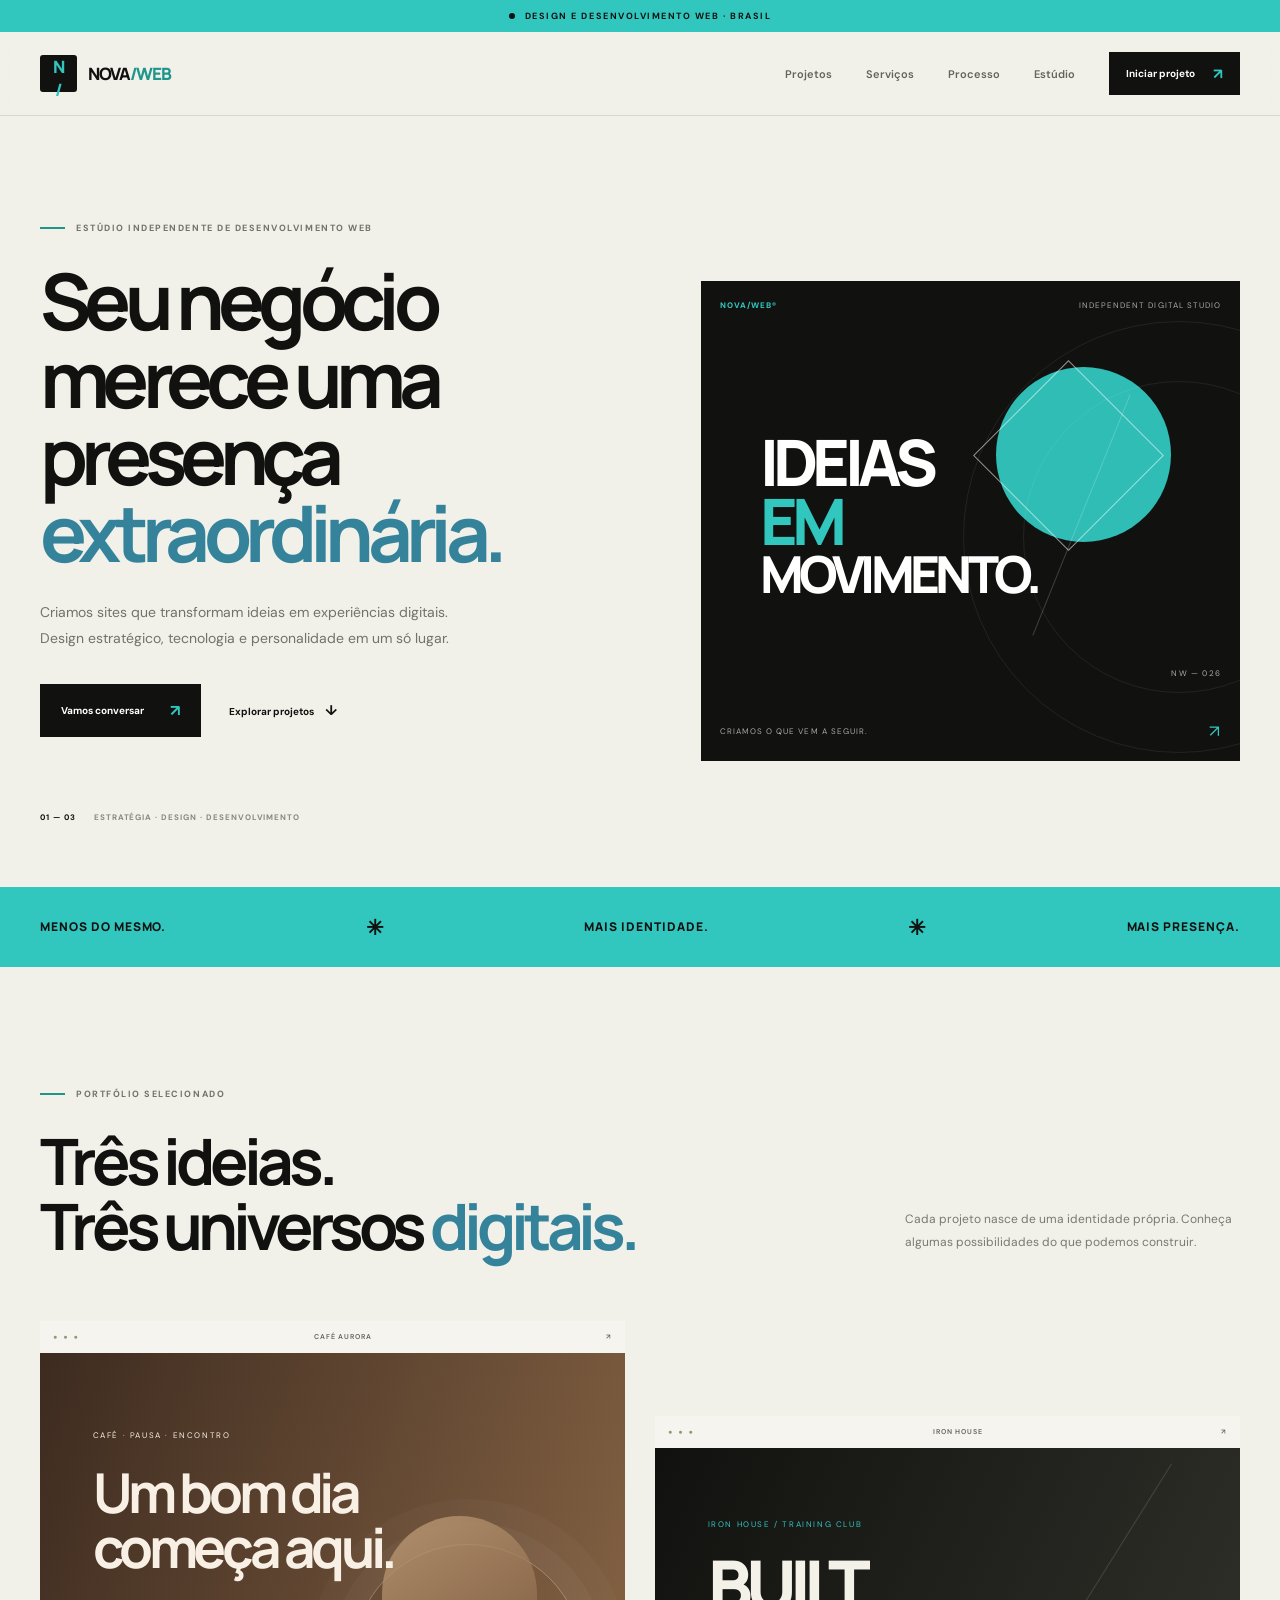
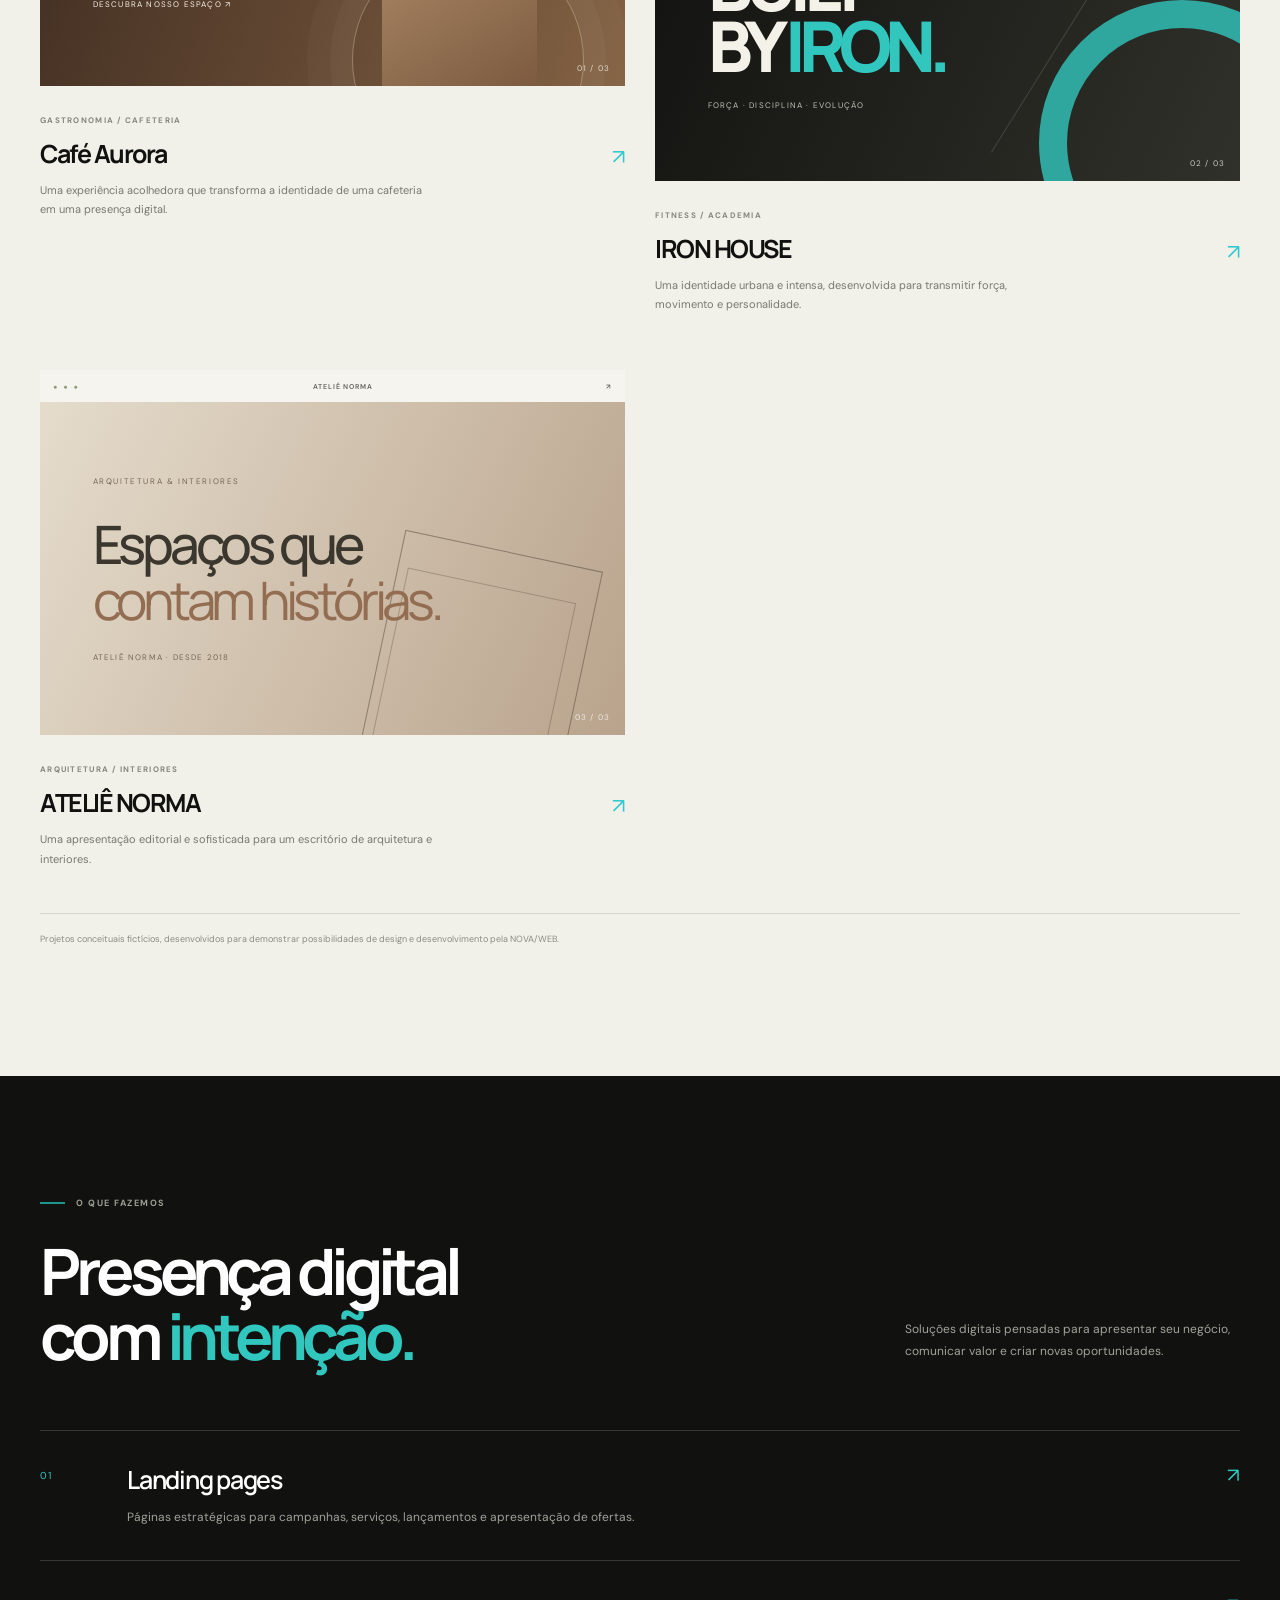
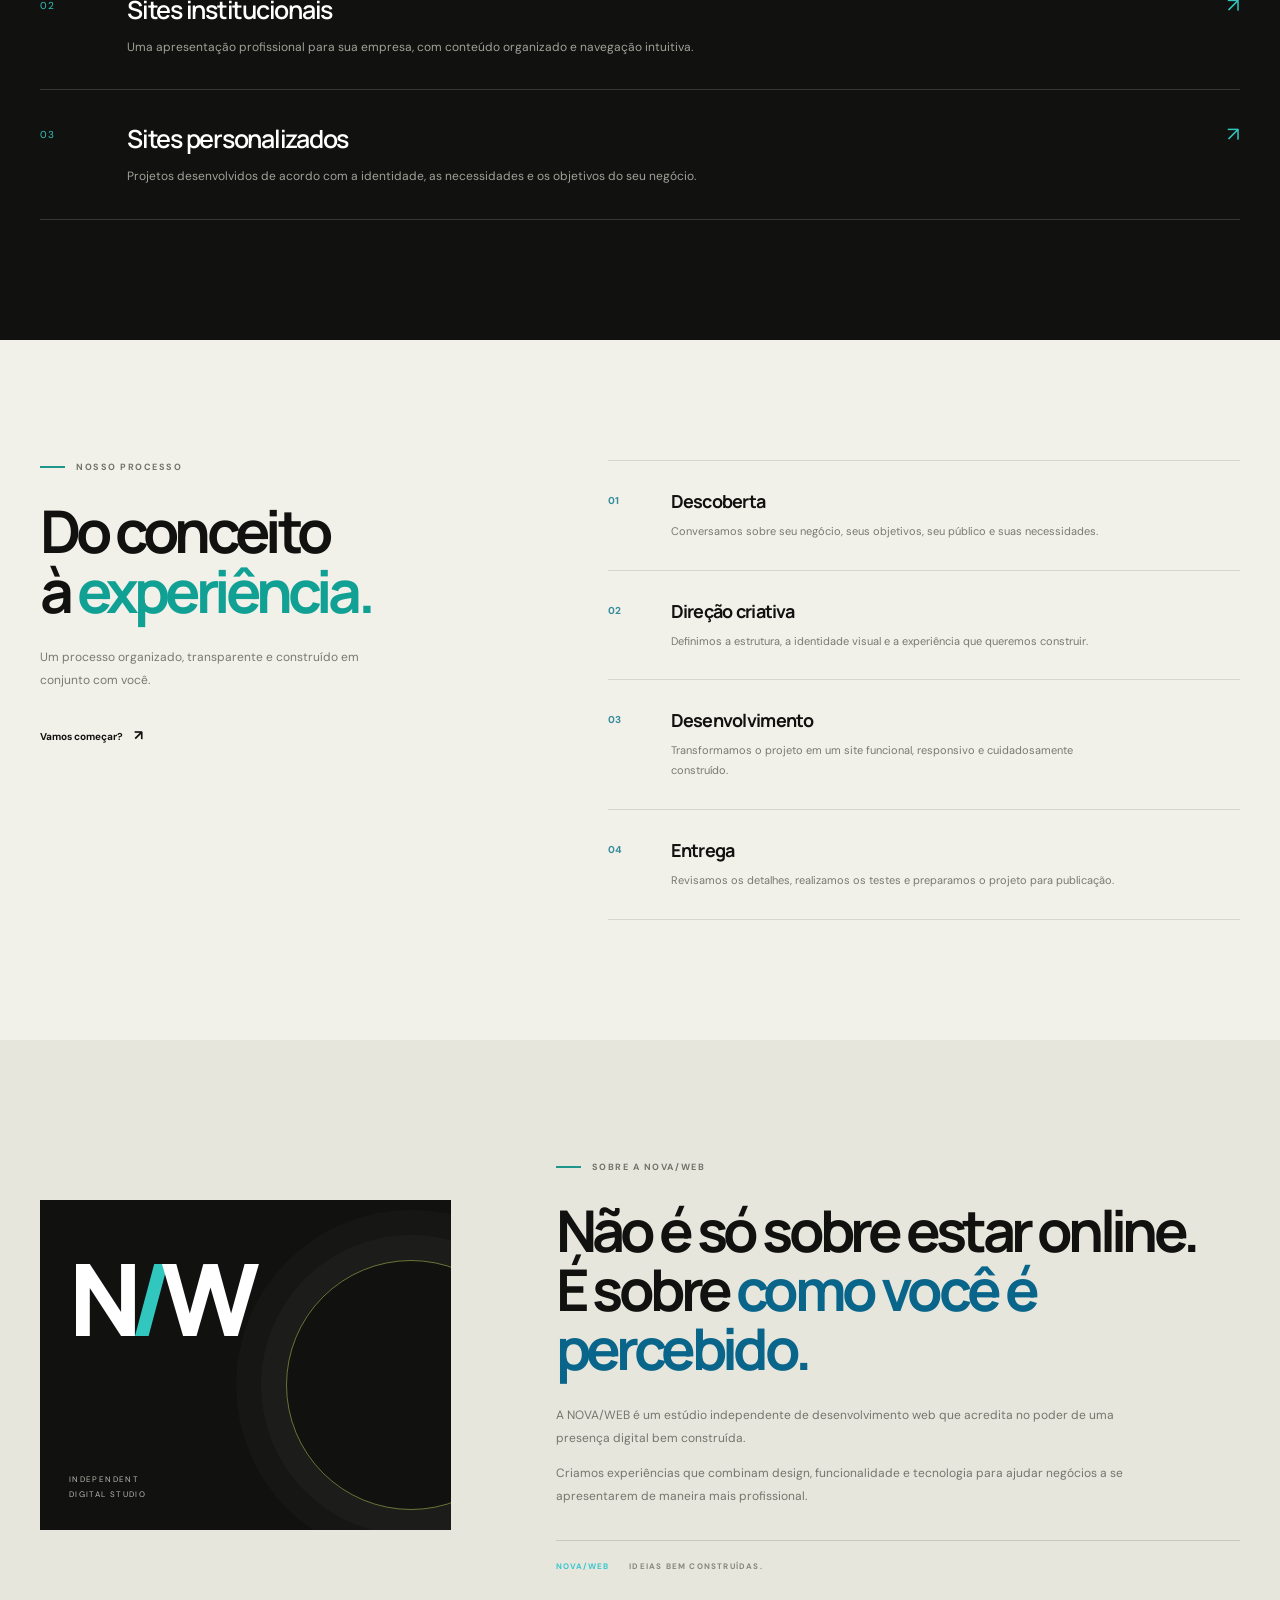
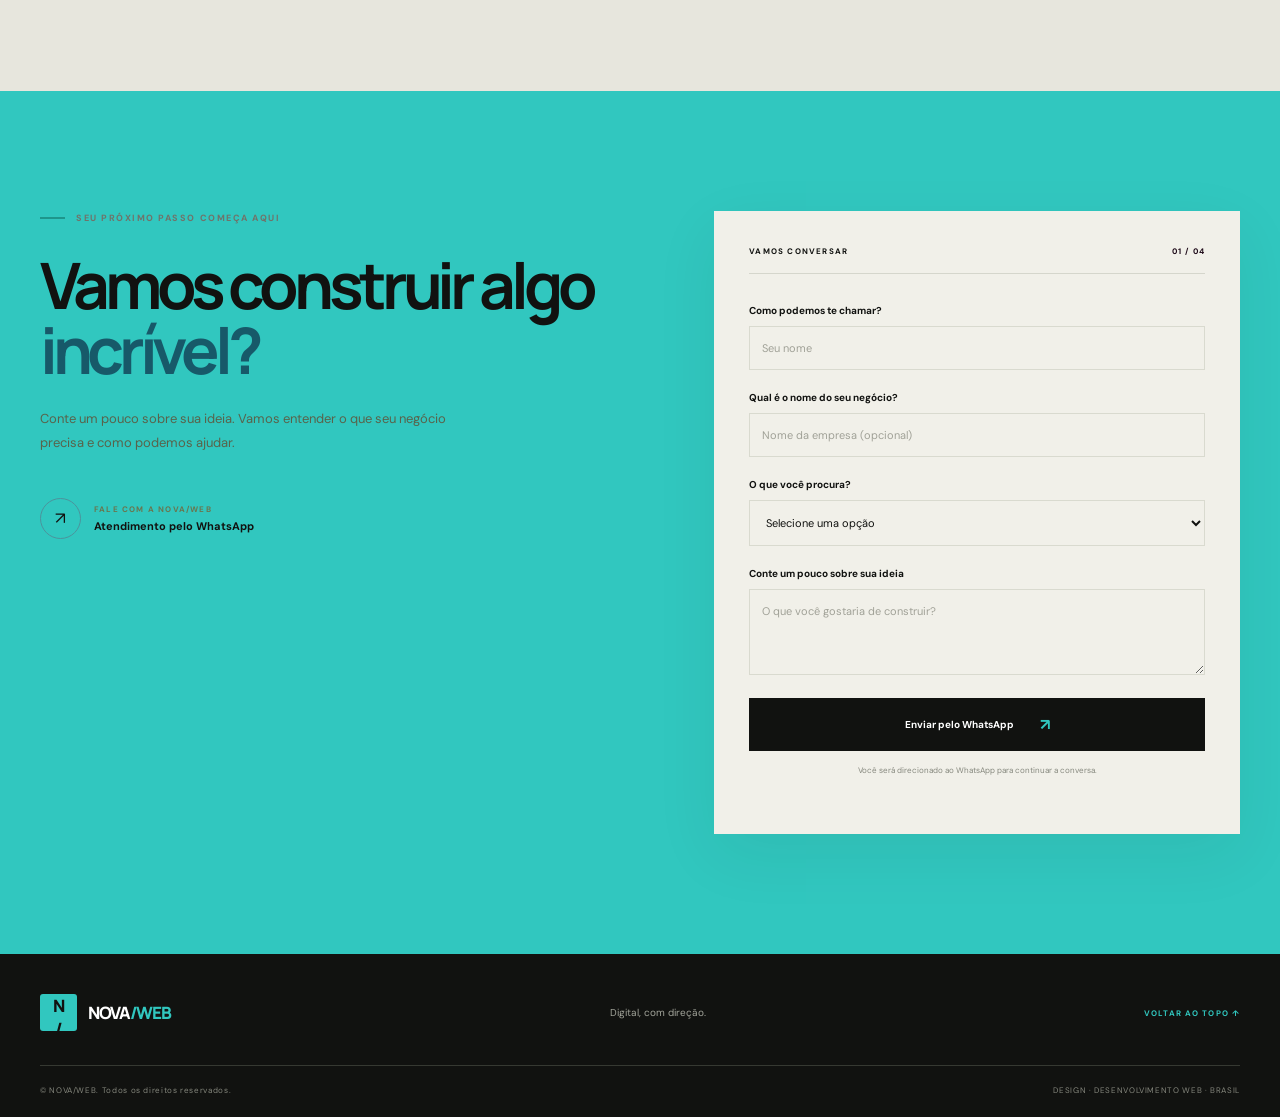
==== index.html @ 7d2cb2a3 "first commit" ====
<!doctype html>
<html lang="pt-BR">
<head>
  <meta charset="utf-8">
  <meta name="viewport" content="width=device-width, initial-scale=1">

  <meta name="description" content="A NOVA/WEB cria sites estratégicos, modernos e personalizados para negócios que querem construir uma presença digital forte.">

  <meta name="theme-color" content="#111111">

  <title>NOVA/WEB — Digital, com direção.</title>

  <link rel="preconnect" href="https://fonts.googleapis.com">
  <link rel="preconnect" href="https://fonts.gstatic.com" crossorigin>

  <link href="https://fonts.googleapis.com/css2?family=DM+Sans:wght@400;500;600;700&family=Manrope:wght@400;500;600;700;800&display=swap" rel="stylesheet">

  <link rel="stylesheet" href="styles.css">
  <script src="script.js" defer></script>
</head>

<body>

  <div class="announcement">
    <span class="announcement-dot"></span>
    DESIGN E DESENVOLVIMENTO WEB · BRASIL
  </div>

  <header class="site-header" id="topo">
    <div class="container nav-wrap">

      <a class="brand" href="#topo" aria-label="NOVA WEB - início">
        <span class="brand-mark">N<span>/</span></span>
        <span class="brand-name">NOVA<span>/WEB</span></span>
      </a>

      <button class="menu-toggle" aria-label="Abrir menu" aria-expanded="false" aria-controls="main-nav">
        <span></span>
        <span></span>
      </button>

      <nav class="main-nav" id="main-nav" aria-label="Navegação principal">
        <a href="#projetos">Projetos</a>
        <a href="#servicos">Serviços</a>
        <a href="#processo">Processo</a>
        <a href="#sobre">Estúdio</a>
        <a class="nav-cta" href="#contato">Iniciar projeto <span>↗</span></a>
      </nav>

    </div>
  </header>

  <main>

    <!-- HERO -->

    <section class="hero section-pad">
      <div class="container hero-grid">

        <div class="hero-copy reveal">

          <p class="eyebrow">
            <span class="eyebrow-line"></span>
            ESTÚDIO INDEPENDENTE DE DESENVOLVIMENTO WEB
          </p>

          <h1>
            Seu negócio merece uma presença <em>extraordinária.</em>
          </h1>

          <p class="hero-text">
            Criamos sites que transformam ideias em experiências digitais.
            Design estratégico, tecnologia e personalidade em um só lugar.
          </p>

          <div class="hero-actions">
            <a class="button button-primary" href="#contato">
              Vamos conversar <span>↗</span>
            </a>

            <a class="text-link" href="#projetos">
              Explorar projetos <span>↓</span>
            </a>
          </div>

          <div class="hero-caption">
            <span class="caption-number">01 — 03</span>
            <span>ESTRATÉGIA · DESIGN · DESENVOLVIMENTO</span>
          </div>

        </div>

        <div class="hero-visual reveal">

          <div class="hero-visual-top">
            <span>NOVA/WEB®</span>
            <span>INDEPENDENT DIGITAL STUDIO</span>
          </div>

          <div class="hero-art">
            <div class="art-circle"></div>
            <div class="art-square"></div>
            <div class="art-line"></div>

            <span class="art-word art-word-one">IDEIAS</span>
            <span class="art-word art-word-two">EM</span>
            <span class="art-word art-word-three">MOVIMENTO.</span>

            <span class="art-index">NW — 026</span>
          </div>

          <div class="hero-visual-bottom">
            <span>CRIAMOS O QUE VEM A SEGUIR.</span>
            <span>↗</span>
          </div>

        </div>

      </div>
    </section>

    <!-- FAIXA -->

    <section class="marquee-section">
      <div class="container marquee-inner">
        <span>MENOS DO MESMO.</span>
        <span class="marquee-star">✳</span>
        <span>MAIS IDENTIDADE.</span>
        <span class="marquee-star">✳</span>
        <span>MAIS PRESENÇA.</span>
      </div>
    </section>

    <!-- PROJETOS -->

    <section class="projects section-pad" id="projetos">
      <div class="container">

        <div class="section-heading reveal">
          <div>
            <p class="eyebrow">
              <span class="eyebrow-line"></span>
              PORTFÓLIO SELECIONADO
            </p>

            <h2>Três ideias.<br>Três universos <em>digitais.</em></h2>
          </div>

          <p class="section-intro">
            Cada projeto nasce de uma identidade própria.
            Conheça algumas possibilidades do que podemos construir.
          </p>
        </div>

        <div class="project-grid">

          <article class="project-card project-cafe reveal">

            <a class="project-image image-cafe"
               href="projetos/cafeteria/index.html"
               target="_blank"
               rel="noopener"
               aria-label="Conhecer projeto Café Aurora">

              <div class="browser-bar">
                <span>● ● ●</span>
                <span>CAFÉ AURORA</span>
                <span>↗</span>
              </div>

              <div class="cafe-preview">
                <small>CAFÉ · PAUSA · ENCONTRO</small>
                <strong>Um bom dia<br>começa aqui.</strong>
                <span>DESCUBRA NOSSO ESPAÇO ↗</span>
              </div>

              <span class="image-label">01 / 03</span>
            </a>

            <div class="project-meta">
              <div>
                <span class="project-type">GASTRONOMIA / CAFETERIA</span>
                <h3>Café Aurora</h3>
              </div>
              <span class="project-arrow">↗</span>
            </div>

            <p class="project-description">
              Uma experiência acolhedora que transforma a identidade
              de uma cafeteria em uma presença digital.
            </p>

          </article>

          <article class="project-card project-iron reveal">

            <a class="project-image image-iron"
               href="projetos/academia/index.html"
               target="_blank"
               rel="noopener"
               aria-label="Conhecer projeto IRON HOUSE">

              <div class="browser-bar">
                <span>● ● ●</span>
                <span>IRON HOUSE</span>
                <span>↗</span>
              </div>

              <div class="iron-preview">
                <small>IRON HOUSE / TRAINING CLUB</small>
                <strong>BUILT<br>BY <i>IRON.</i></strong>
                <span>FORÇA · DISCIPLINA · EVOLUÇÃO</span>
              </div>

              <span class="image-label">02 / 03</span>
            </a>

            <div class="project-meta">
              <div>
                <span class="project-type">FITNESS / ACADEMIA</span>
                <h3>IRON HOUSE</h3>
              </div>
              <span class="project-arrow">↗</span>
            </div>

            <p class="project-description">
              Uma identidade urbana e intensa, desenvolvida para
              transmitir força, movimento e personalidade.
            </p>

          </article>

          <article class="project-card project-norma reveal">

            <a class="project-image image-norma"
               href="projetos/arquitetura/index.html"
               target="_blank"
               rel="noopener"
               aria-label="Conhecer projeto ATELIÊ NORMA">

              <div class="browser-bar">
                <span>● ● ●</span>
                <span>ATELIÊ NORMA</span>
                <span>↗</span>
              </div>

              <div class="norma-preview">
                <small>ARQUITETURA & INTERIORES</small>
                <strong>Espaços que<br><i>contam histórias.</i></strong>
                <span>ATELIÊ NORMA · DESDE 2018</span>
              </div>

              <span class="image-label">03 / 03</span>
            </a>

            <div class="project-meta">
              <div>
                <span class="project-type">ARQUITETURA / INTERIORES</span>
                <h3>ATELIÊ NORMA</h3>
              </div>
              <span class="project-arrow">↗</span>
            </div>

            <p class="project-description">
              Uma apresentação editorial e sofisticada para um
              escritório de arquitetura e interiores.
            </p>

          </article>

        </div>

        <p class="demo-disclaimer">
          Projetos conceituais fictícios, desenvolvidos para demonstrar
          possibilidades de design e desenvolvimento pela NOVA/WEB.
        </p>

      </div>
    </section>

    <!-- SERVIÇOS -->

    <section class="services section-pad" id="servicos">
      <div class="container">

        <div class="section-heading section-heading-light reveal">
          <div>
            <p class="eyebrow">
              <span class="eyebrow-line"></span>
              O QUE FAZEMOS
            </p>

            <h2>Presença digital<br>com <em>intenção.</em></h2>
          </div>

          <p class="section-intro">
            Soluções digitais pensadas para apresentar seu negócio,
            comunicar valor e criar novas oportunidades.
          </p>
        </div>

        <div class="service-list">

          <article class="service-item reveal">
            <span class="service-number">01</span>
            <div>
              <h3>Landing pages</h3>
              <p>
                Páginas estratégicas para campanhas, serviços,
                lançamentos e apresentação de ofertas.
              </p>
            </div>
            <span class="service-symbol">↗</span>
          </article>

          <article class="service-item reveal">
            <span class="service-number">02</span>
            <div>
              <h3>Sites institucionais</h3>
              <p>
                Uma apresentação profissional para sua empresa,
                com conteúdo organizado e navegação intuitiva.
              </p>
            </div>
            <span class="service-symbol">↗</span>
          </article>

          <article class="service-item reveal">
            <span class="service-number">03</span>
            <div>
              <h3>Sites personalizados</h3>
              <p>
                Projetos desenvolvidos de acordo com a identidade,
                as necessidades e os objetivos do seu negócio.
              </p>
            </div>
            <span class="service-symbol">↗</span>
          </article>

        </div>
      </div>
    </section>

    <!-- PROCESSO -->

    <section class="process section-pad" id="processo">
      <div class="container process-grid">

        <div class="process-heading reveal">
          <p class="eyebrow">
            <span class="eyebrow-line"></span>
            NOSSO PROCESSO
          </p>

          <h2>Do conceito<br>à <em>experiência.</em></h2>

          <p>
            Um processo organizado, transparente e construído
            em conjunto com você.
          </p>

          <a class="text-link" href="#contato">
            Vamos começar? <span>↗</span>
          </a>
        </div>

        <div class="steps">

          <article class="step reveal">
            <span>01</span>
            <div>
              <h3>Descoberta</h3>
              <p>
                Conversamos sobre seu negócio, seus objetivos,
                seu público e suas necessidades.
              </p>
            </div>
          </article>

          <article class="step reveal">
            <span>02</span>
            <div>
              <h3>Direção criativa</h3>
              <p>
                Definimos a estrutura, a identidade visual
                e a experiência que queremos construir.
              </p>
            </div>
          </article>

          <article class="step reveal">
            <span>03</span>
            <div>
              <h3>Desenvolvimento</h3>
              <p>
                Transformamos o projeto em um site funcional,
                responsivo e cuidadosamente construído.
              </p>
            </div>
          </article>

          <article class="step reveal">
            <span>04</span>
            <div>
              <h3>Entrega</h3>
              <p>
                Revisamos os detalhes, realizamos os testes
                e preparamos o projeto para publicação.
              </p>
            </div>
          </article>

        </div>
      </div>
    </section>

    <!-- SOBRE -->

    <section class="about section-pad" id="sobre">
      <div class="container about-grid">

        <div class="about-mark reveal">
          <span>N<span>/</span>W</span>
          <small>INDEPENDENT<br>DIGITAL STUDIO</small>
          <div class="about-mark-circle"></div>
        </div>

        <div class="about-copy reveal">

          <p class="eyebrow">
            <span class="eyebrow-line"></span>
            SOBRE A NOVA/WEB
          </p>

          <h2>
            Não é só sobre estar online. É sobre <em>como você é percebido.</em>
          </h2>

          <p>
            A NOVA/WEB é um estúdio independente de desenvolvimento web
            que acredita no poder de uma presença digital bem construída.
          </p>

          <p>
            Criamos experiências que combinam design, funcionalidade
            e tecnologia para ajudar negócios a se apresentarem
            de maneira mais profissional.
          </p>

          <div class="about-signature">
            <span>NOVA/WEB</span>
            <span>IDEIAS BEM CONSTRUÍDAS.</span>
          </div>

        </div>
      </div>
    </section>

    <!-- CONTATO -->

    <section class="contact section-pad" id="contato">
      <div class="container contact-grid">

        <div class="contact-copy reveal">

          <p class="eyebrow">
            <span class="eyebrow-line"></span>
            SEU PRÓXIMO PASSO COMEÇA AQUI
          </p>

          <h2>
            Vamos construir algo <em>incrível?</em>
          </h2>

          <p>
            Conte um pouco sobre sua ideia. Vamos entender
            o que seu negócio precisa e como podemos ajudar.
          </p>

          <div class="contact-direct">
            <span class="direct-icon">↗</span>
            <div>
              <small>FALE COM A NOVA/WEB</small>
              <strong>Atendimento pelo WhatsApp</strong>
            </div>
          </div>

        </div>

        <form class="contact-form reveal" id="contact-form">

          <div class="form-heading">
            <span>VAMOS CONVERSAR</span>
            <span>01 / 04</span>
          </div>

          <label for="name">Como podemos te chamar?</label>
          <input
            id="name"
            name="name"
            type="text"
            placeholder="Seu nome"
            required
          >

          <label for="business">Qual é o nome do seu negócio?</label>
          <input
            id="business"
            name="business"
            type="text"
            placeholder="Nome da empresa (opcional)"
          >

          <label for="service">O que você procura?</label>
          <select id="service" name="service" required>
            <option value="">Selecione uma opção</option>
            <option>Landing page</option>
            <option>Site institucional</option>
            <option>Site personalizado</option>
            <option>Ainda não sei, quero conversar</option>
          </select>

          <label for="message">Conte um pouco sobre sua ideia</label>
          <textarea
            id="message"
            name="message"
            rows="4"
            placeholder="O que você gostaria de construir?"
          ></textarea>

          <button class="button button-primary form-submit" type="submit">
            Enviar pelo WhatsApp <span>↗</span>
          </button>

          <small class="form-note">
            Você será direcionado ao WhatsApp para continuar a conversa.
          </small>

          <p class="form-feedback" id="form-feedback" role="status" aria-live="polite"></p>

        </form>
      </div>
    </section>

  </main>

  <!-- RODAPÉ -->

  <footer class="site-footer">

    <div class="container footer-top">

      <a class="brand brand-footer" href="#topo">
        <span class="brand-mark">N<span>/</span></span>
        <span class="brand-name">NOVA<span>/WEB</span></span>
      </a>

      <p>Digital, com direção.</p>

      <a class="back-top" href="#topo">
        VOLTAR AO TOPO ↑
      </a>

    </div>

    <div class="container footer-bottom">
      <span>© <span id="year"></span> NOVA/WEB. Todos os direitos reservados.</span>
      <span>DESIGN · DESENVOLVIMENTO WEB · BRASIL</span>
    </div>

  </footer>

</body>
</html>
---- styles.css ----
@import url('https://fonts.googleapis.com/css2?family=DM+Sans:wght@400;500;600;700&family=Manrope:wght@400;500;600;700;800&display=swap');

/* ========================================
   NOVA/WEB — VISUAL IDENTITY
======================================== */

:root {
    --black: #111210;
    --black-soft: #191b18;
    --black-card: #20221e;
    --paper: #f1f0e9;
    --paper-dark: #e7e6dd;
    --white: #ffffff;
    --muted: #888b82;
    --line: #d5d6cc;
    --line-dark: #363932;
    --accent: #31c7bf;
    --accent-dark: #1e968c;

    --font-head: 'Manrope', sans-serif;
    --font-body: 'DM Sans', sans-serif;

    --container: 1200px;
}

/* ========================================
   RESET
======================================== */

* {
    box-sizing: border-box;
}

html {
    scroll-behavior: smooth;
    scroll-padding-top: 90px;
}

body {
    margin: 0;
    background: var(--paper);
    color: var(--black);
    font-family: var(--font-body);
    -webkit-font-smoothing: antialiased;
}

body,
button,
input,
select,
textarea {
    font-family: var(--font-body);
}

a {
    color: inherit;
    text-decoration: none;
}

button,
input,
select,
textarea {
    font: inherit;
}

button,
a {
    -webkit-tap-highlight-color: transparent;
}

img {
    display: block;
    max-width: 100%;
}

h1,
h2,
h3,
p {
    margin-top: 0;
}

h1,
h2,
h3 {
    font-family: var(--font-head);
}

.container {
    width: min(var(--container), calc(100% - 64px));
    margin-inline: auto;
}

.section-pad {
    padding: 120px 0;
}

/* ========================================
   AVISO SUPERIOR
======================================== */

.announcement {
    min-height: 32px;
    background: var(--accent);
    color: var(--black);
    display: flex;
    align-items: center;
    justify-content: center;
    gap: 10px;
    padding: 7px 15px;
    font-size: 9px;
    font-weight: 700;
    letter-spacing: .17em;
    text-align: center;
}

.announcement-dot {
    width: 6px;
    height: 6px;
    border-radius: 50%;
    background: var(--black);
    flex-shrink: 0;
}

/* ========================================
   HEADER
======================================== */

.site-header {
    height: 84px;
    position: sticky;
    top: 0;
    z-index: 50;
    background: rgba(241, 240, 233, .94);
    border-bottom: 1px solid rgba(17, 18, 16, .10);
    backdrop-filter: blur(18px);
    -webkit-backdrop-filter: blur(18px);
}

.nav-wrap {
    height: 100%;
    display: flex;
    align-items: center;
    justify-content: space-between;
}

.brand {
    display: inline-flex;
    align-items: center;
    gap: 11px;
    font-family: var(--font-head);
    font-weight: 800;
    letter-spacing: -.07em;
}

.brand-mark {
    width: 37px;
    height: 37px;
    display: grid;
    place-items: center;
    background: var(--black);
    color: var(--accent);
    font-size: 17px;
    border-radius: 3px;
}

.brand-mark span,
.brand-name span {
    color: var(--accent-dark);
}

.brand-mark span {
    color: var(--accent);
}

.brand-name {
    font-size: 17px;
}

.main-nav {
    display: flex;
    align-items: center;
    gap: 34px;
}

.main-nav > a:not(.nav-cta) {
    font-size: 11px;
    font-weight: 600;
    color: #62645d;
    transition: color .2s;
}

.main-nav > a:not(.nav-cta):hover {
    color: var(--black);
}

.nav-cta {
    min-height: 43px;
    padding: 0 17px;
    display: inline-flex;
    align-items: center;
    justify-content: center;
    gap: 18px;
    background: var(--black);
    color: var(--white);
    font-size: 10px;
    font-weight: 700;
    transition: background .2s, color .2s;
}

.nav-cta:hover {
    background: var(--accent);
    color: var(--black);
}

.nav-cta span {
    color: var(--accent);
    font-size: 15px;
}

.nav-cta:hover span {
    color: var(--black);
}

.menu-toggle {
    display: none;
}

/* ========================================
   HERO
======================================== */

.hero {
    padding-top: 105px;
    padding-bottom: 65px;
    background: var(--paper);
    overflow: hidden;
}

.hero-grid {
    display: grid;
    grid-template-columns: 1.05fr .95fr;
    align-items: center;
    gap: 65px;
    min-height: 510px;
}

.eyebrow {
    display: flex;
    align-items: center;
    gap: 11px;
    margin: 0 0 27px;
    color: #70736a;
    font-size: 9px;
    font-weight: 700;
    letter-spacing: .17em;
    line-height: 1.6;
}

.eyebrow-line {
    width: 25px;
    height: 2px;
    background: var(--accent-dark);
    flex-shrink: 0;
}

h1 {
    max-width: 660px;
    margin-bottom: 27px;
    font-size: clamp(49px, 6.1vw, 82px);
    font-weight: 700;
    line-height: .99;
    letter-spacing: -.085em;
}

h1 em,
h2 em {
    color: #35839b;
    font-style: normal;
}

.hero-text {
    max-width: 440px;
    margin-bottom: 32px;
    color: #70736b;
    font-size: 14px;
    line-height: 1.9;
}

.hero-actions {
    display: flex;
    align-items: center;
    flex-wrap: wrap;
    gap: 28px;
}

.button {
    min-height: 53px;
    padding: 0 21px;
    display: inline-flex;
    align-items: center;
    justify-content: center;
    gap: 26px;
    border: 0;
    cursor: pointer;
    font-size: 10px;
    font-weight: 700;
    transition: transform .2s, background .2s, color .2s;
}

.button:hover {
    transform: translateY(-3px);
}

.button-primary {
    background: var(--black);
    color: var(--white);
}

.button-primary:hover {
    background: var(--accent);
    color: var(--black);
}

.button-primary span {
    color: var(--accent);
    font-size: 16px;
}

.button-primary:hover span {
    color: var(--black);
}

.text-link {
    font-size: 10px;
    font-weight: 700;
    transition: color .2s;
}

.text-link:hover {
    color: #35839b;
}

.text-link span {
    margin-left: 9px;
    font-size: 14px;
}

.hero-caption {
    display: flex;
    align-items: center;
    gap: 18px;
    margin-top: 75px;
    color: #878980;
    font-size: 8px;
    font-weight: 700;
    letter-spacing: .12em;
}

.caption-number {
    color: var(--black);
}

/* ========================================
   HERO ARTWORK
======================================== */

.hero-visual {
    min-height: 480px;
    padding: 19px;
    position: relative;
    display: flex;
    flex-direction: column;
    justify-content: space-between;
    overflow: hidden;
    background: var(--black);
    color: var(--white);
}

.hero-visual::before {
    content: "";
    position: absolute;
    width: 430px;
    height: 430px;
    border: 1px solid #ffffff13;
    border-radius: 50%;
    right: -155px;
    top: 40px;
}

.hero-visual::after {
    content: "";
    position: absolute;
    width: 310px;
    height: 310px;
    border: 1px solid #ffffff13;
    border-radius: 50%;
    right: -95px;
    top: 100px;
}

.hero-visual-top,
.hero-visual-bottom {
    position: relative;
    z-index: 4;
    display: flex;
    justify-content: space-between;
    align-items: center;
    gap: 12px;
    color: #a8aaa1;
    font-size: 8px;
    letter-spacing: .13em;
}

.hero-visual-top span:first-child {
    color: var(--accent);
    font-weight: 800;
}

.hero-visual-bottom span:last-child {
    color: var(--accent);
    font-size: 17px;
}

.hero-art {
    position: relative;
    min-height: 340px;
    display: flex;
    flex-direction: column;
    justify-content: center;
    padding: 15px 8%;
}

.art-circle {
    position: absolute;
    width: 175px;
    height: 175px;
    right: 10%;
    top: 22px;
    border-radius: 50%;
    background: var(--accent);
    opacity: .95;
}

.art-square {
    position: absolute;
    width: 135px;
    height: 135px;
    right: 17%;
    top: 43px;
    border: 1px solid #ffffff8a;
    transform: rotate(45deg);
}

.art-line {
    position: absolute;
    width: 1px;
    height: 260px;
    background: #ffffff30;
    left: 72%;
    top: 40px;
    transform: rotate(22deg);
}

.art-word {
    position: relative;
    z-index: 2;
    font-family: var(--font-head);
    font-size: clamp(40px, 5vw, 65px);
    font-weight: 800;
    line-height: .92;
    letter-spacing: -.09em;
}

.art-word-one {
    color: var(--white);
}

.art-word-two {
    color: var(--accent);
}

.art-word-three {
    color: var(--white);
    font-size: clamp(31px, 4vw, 51px);
}

.art-index {
    position: absolute;
    bottom: 7px;
    right: 0;
    color: #a8aaa1;
    font-size: 8px;
    letter-spacing: .15em;
}

/* ========================================
   MARQUEE
======================================== */

.marquee-section {
    background: var(--accent);
    color: var(--black);
    overflow: hidden;
}

.marquee-inner {
    min-height: 80px;
    display: flex;
    align-items: center;
    justify-content: space-between;
    gap: 20px;
    font-family: var(--font-head);
    font-size: 12px;
    font-weight: 800;
    letter-spacing: .08em;
}

.marquee-star {
    font-size: 21px;
}

/* ========================================
   TÍTULOS DAS SEÇÕES
======================================== */

.section-heading {
    display: flex;
    align-items: end;
    justify-content: space-between;
    gap: 50px;
    margin-bottom: 62px;
}

.section-heading h2,
.process-heading h2,
.about-copy h2,
.contact-copy h2 {
    margin: 0;
    font-size: clamp(42px, 5vw, 66px);
    font-weight: 700;
    line-height: 1.02;
    letter-spacing: -.08em;
}

.section-intro {
    max-width: 335px;
    margin: 0 0 5px;
    color: #777a71;
    font-size: 12px;
    line-height: 1.9;
}

/* ========================================
   PORTFÓLIO
======================================== */

.projects {
    background: var(--paper);
}

.project-grid {
    display: grid;
    grid-template-columns: repeat(2, minmax(0, 1fr));
    gap: 55px 30px;
    align-items: start;
}

.project-card {
    min-width: 0;
}

.project-card:nth-child(2) {
    margin-top: 95px;
}

.project-card:nth-child(3) {
    grid-column: 1 / 2;
}

.project-image {
    display: block;
    height: 365px;
    position: relative;
    overflow: hidden;
    transition: transform .35s;
}

.project-image:hover {
    transform: translateY(-5px);
}

.browser-bar {
    height: 32px;
    position: absolute;
    z-index: 5;
    top: 0;
    left: 0;
    right: 0;
    display: flex;
    align-items: center;
    justify-content: space-between;
    padding: 0 13px;
    background: #f5f4ef;
    color: #62635d;
    font-size: 7px;
    font-weight: 600;
    letter-spacing: .12em;
}

.browser-bar span:first-child {
    color: #8b9c73;
    letter-spacing: 2px;
}

.image-label {
    position: absolute;
    z-index: 5;
    right: 15px;
    bottom: 13px;
    color: #ffffffbd;
    font-size: 8px;
    letter-spacing: .15em;
}

/* CAFÉ AURORA */

.image-cafe {
    background: #765a43;
    color: #f8f0e4;
}

.cafe-preview {
    position: absolute;
    inset: 32px 0 0;
    padding: 55px 9%;
    display: flex;
    flex-direction: column;
    align-items: flex-start;
    justify-content: center;
    overflow: hidden;
    background:
        linear-gradient(110deg, rgba(60, 42, 31, .98), rgba(134, 99, 67, .85));
}

.cafe-preview::before {
    content: "";
    position: absolute;
    width: 230px;
    height: 230px;
    right: 7%;
    bottom: -90px;
    border: 1px solid #f0dfc65c;
    border-radius: 50%;
    box-shadow: 0 0 0 22px #ffffff08, 0 0 0 45px #ffffff06;
}

.cafe-preview::after {
    content: "";
    position: absolute;
    width: 155px;
    height: 190px;
    right: 15%;
    bottom: -20px;
    border-radius: 100px 100px 0 0;
    background: linear-gradient(145deg, #c7a47d, #78553b);
    opacity: .75;
}

.cafe-preview small,
.iron-preview small,
.norma-preview small {
    position: relative;
    z-index: 2;
    font-size: 8px;
    letter-spacing: .2em;
}

.cafe-preview strong {
    position: relative;
    z-index: 2;
    margin-top: 25px;
    font-family: var(--font-head);
    font-size: clamp(39px, 4.3vw, 55px);
    line-height: 1;
    letter-spacing: -.08em;
}

.cafe-preview > span,
.iron-preview > span,
.norma-preview > span {
    position: relative;
    z-index: 2;
    margin-top: 24px;
    font-size: 8px;
    letter-spacing: .15em;
}

/* IRON HOUSE */

.image-iron {
    background: #22231f;
    color: #f3f1e8;
}

.iron-preview {
    position: absolute;
    inset: 32px 0 0;
    padding: 45px 9%;
    display: flex;
    flex-direction: column;
    align-items: flex-start;
    justify-content: center;
    overflow: hidden;
    background:
        linear-gradient(115deg, #11120f 0%, #30312a 100%);
}

.iron-preview::before {
    content: "";
    position: absolute;
    width: 230px;
    height: 230px;
    right: -85px;
    bottom: -105px;
    border: 28px solid var(--accent);
    border-radius: 50%;
    opacity: .8;
}

.iron-preview::after {
    content: "";
    position: absolute;
    width: 1px;
    height: 340px;
    right: 27%;
    top: -10px;
    background: #ffffff24;
    transform: rotate(32deg);
}

.iron-preview small {
    color: var(--accent);
}

.iron-preview strong {
    position: relative;
    z-index: 2;
    margin-top: 25px;
    font-family: var(--font-head);
    font-size: clamp(48px, 5.5vw, 70px);
    font-weight: 800;
    line-height: .87;
    letter-spacing: -.1em;
}

.iron-preview strong i {
    color: var(--accent);
    font-style: normal;
}

.iron-preview > span {
    color: #c0c1b6;
}

/* ATELIÊ NORMA */

.image-norma {
    background: #c7b7a5;
    color: #3b362e;
}

.norma-preview {
    position: absolute;
    inset: 32px 0 0;
    padding: 45px 9%;
    display: flex;
    flex-direction: column;
    align-items: flex-start;
    justify-content: center;
    overflow: hidden;
    background: linear-gradient(115deg, #e5dccc, #b9a38c);
}

.norma-preview::before {
    content: "";
    position: absolute;
    width: 200px;
    height: 260px;
    right: 8%;
    bottom: -75px;
    border: 1px solid #51443780;
    transform: rotate(12deg);
}

.norma-preview::after {
    content: "";
    position: absolute;
    width: 170px;
    height: 220px;
    right: 12%;
    bottom: -70px;
    border: 1px solid #51443750;
    transform: rotate(12deg);
}

.norma-preview small {
    color: #756656;
}

.norma-preview strong {
    position: relative;
    z-index: 2;
    margin-top: 30px;
    font-family: var(--font-head);
    font-size: clamp(35px, 4.3vw, 53px);
    font-weight: 500;
    line-height: 1.06;
    letter-spacing: -.08em;
}

.norma-preview strong i {
    color: #936d52;
    font-weight: 400;
    font-style: normal;
}

.norma-preview > span {
    color: #756656;
}

/* INFORMAÇÕES DOS PROJETOS */

.project-meta {
    display: flex;
    align-items: end;
    justify-content: space-between;
    gap: 15px;
    margin-top: 21px;
}

.project-type {
    color: #85877d;
    font-size: 8px;
    font-weight: 700;
    letter-spacing: .16em;
}

.project-meta h3 {
    margin: 8px 0 0;
    font-size: 25px;
    font-weight: 700;
    letter-spacing: -.06em;
}

.project-arrow {
    color: #31c9ce;
    font-size: 21px;
    transition: transform .2s;
}

.project-card:hover .project-arrow {
    transform: translate(3px, -3px);
}

.project-description {
    max-width: 400px;
    margin: 10px 0 0;
    color: #777a71;
    font-size: 11px;
    line-height: 1.8;
}

.demo-disclaimer {
    margin-top: 43px;
    padding-top: 18px;
    border-top: 1px solid var(--line);
    color: #8a8c83;
    font-size: 9px;
    line-height: 1.7;
}

/* ========================================
   SERVIÇOS
======================================== */

.services {
    background: var(--black);
    color: var(--white);
}

.section-heading-light .eyebrow {
    color: #9c9f94;
}

.section-heading-light h2 em {
    color: var(--accent);
}

.section-heading-light .section-intro {
    color: #a1a39a;
}

.service-list {
    border-top: 1px solid var(--line-dark);
}

.service-item {
    display: grid;
    grid-template-columns: 65px 1fr 35px;
    align-items: start;
    gap: 22px;
    padding: 31px 0;
    border-bottom: 1px solid var(--line-dark);
    transition: padding .25s;
}

.service-item:hover {
    padding-left: 10px;
}

.service-number {
    padding-top: 7px;
    color: var(--accent);
    font-size: 10px;
    letter-spacing: .1em;
}

.service-item h3 {
    margin: 0 0 10px;
    font-size: 25px;
    font-weight: 600;
    letter-spacing: -.05em;
}

.service-item p {
    max-width: 570px;
    margin: 0;
    color: #a0a198;
    font-size: 12px;
    line-height: 1.8;
}

.service-symbol {
    color: var(--accent);
    font-size: 20px;
    text-align: right;
}

/* ========================================
   PROCESSO
======================================== */

.process {
    background: var(--paper);
}

.process-grid {
    display: grid;
    grid-template-columns: .85fr 1.15fr;
    gap: 100px;
}

.process-heading h2 {
    font-size: clamp(42px, 4.6vw, 59px);
}

.process-heading h2 em {
    color: #11a094;
}

.process-heading > p:not(.eyebrow) {
    max-width: 340px;
    margin: 25px 0;
    color: #777a71;
    font-size: 12px;
    line-height: 1.9;
}

.process-heading .text-link {
    display: inline-block;
    margin-top: 9px;
}

.steps {
    border-top: 1px solid var(--line);
}

.step {
    display: grid;
    grid-template-columns: 45px 1fr;
    gap: 18px;
    padding: 28px 0;
    border-bottom: 1px solid var(--line);
}

.step > span {
    padding-top: 5px;
    color: #358c9b;
    font-size: 10px;
    font-weight: 700;
}

.step h3 {
    margin: 0 0 9px;
    font-size: 18px;
    letter-spacing: -.04em;
}

.step p {
    max-width: 450px;
    margin: 0;
    color: #777a71;
    font-size: 11px;
    line-height: 1.8;
}

/* ========================================
   SOBRE
======================================== */

.about {
    background: var(--paper-dark);
}

.about-grid {
    display: grid;
    grid-template-columns: .75fr 1.25fr;
    align-items: center;
    gap: 105px;
}

.about-mark {
    min-height: 330px;
    position: relative;
    display: flex;
    flex-direction: column;
    justify-content: space-between;
    overflow: hidden;
    padding: 29px;
    background: var(--black);
    color: var(--white);
}

.about-mark > span {
    position: relative;
    z-index: 2;
    font-family: var(--font-head);
    font-size: 100px;
    font-weight: 800;
    letter-spacing: -.13em;
}

.about-mark > span span {
    color: var(--accent);
}

.about-mark small {
    position: relative;
    z-index: 2;
    color: #b7b9af;
    font-size: 8px;
    letter-spacing: .17em;
    line-height: 1.8;
}

.about-mark-circle {
    position: absolute;
    width: 250px;
    height: 250px;
    right: -85px;
    bottom: 20px;
    border: 1px solid #d6f36a70;
    border-radius: 50%;
    box-shadow: 0 0 0 25px #ffffff07, 0 0 0 50px #ffffff05;
}

.about-copy h2 {
    max-width: 670px;
    margin-bottom: 27px;
    font-size: clamp(39px, 4.5vw, 58px);
}

.about-copy h2 em {
    color: #09658a;
}

.about-copy > p:not(.eyebrow) {
    max-width: 590px;
    color: #73766d;
    font-size: 12px;
    line-height: 1.9;
}

.about-signature {
    display: flex;
    align-items: center;
    gap: 20px;
    margin-top: 32px;
    padding-top: 20px;
    border-top: 1px solid #c9cabe;
    font-size: 8px;
    font-weight: 700;
    letter-spacing: .15em;
}

.about-signature span:first-child {
    color: #37c7cc;
}

.about-signature span:last-child {
    color: #85877d;
}

/* ========================================
   CONTATO
======================================== */

.contact {
    background: var(--accent);
}

.contact-grid {
    display: grid;
    grid-template-columns: 1fr .9fr;
    align-items: start;
    gap: 90px;
}

.contact-copy h2 {
    max-width: 560px;
    font-size: clamp(43px, 5vw, 65px);
}

.contact-copy h2 em {
    color: #175969;
}

.contact-copy > p:not(.eyebrow) {
    max-width: 410px;
    margin-top: 24px;
    color: #59634b;
    font-size: 13px;
    line-height: 1.9;
}

.contact-direct {
    display: flex;
    align-items: center;
    gap: 13px;
    margin-top: 42px;
}

.direct-icon {
    width: 41px;
    height: 41px;
    display: grid;
    place-items: center;
    border: 1px solid #4c939c;
    border-radius: 50%;
    font-size: 17px;
}

.contact-direct div {
    display: grid;
    gap: 5px;
}

.contact-direct small {
    color: #69764f;
    font-size: 8px;
    font-weight: 700;
    letter-spacing: .15em;
}

.contact-direct strong {
    font-size: 11px;
}

/* ========================================
   FORMULÁRIO
======================================== */

.contact-form {
    display: flex;
    flex-direction: column;
    padding: 35px;
    background: var(--paper);
    box-shadow: 0 20px 60px #20251a12;
}

.form-heading {
    display: flex;
    justify-content: space-between;
    margin-bottom: 30px;
    padding-bottom: 17px;
    border-bottom: 1px solid var(--line);
    font-size: 8px;
    font-weight: 700;
    letter-spacing: .15em;
}

.form-heading span:last-child {
    color: #1d0918;
}

.contact-form label {
    margin: 0 0 9px;
    font-size: 10px;
    font-weight: 700;
}

.contact-form input,
.contact-form select,
.contact-form textarea {
    width: 100%;
    margin-bottom: 21px;
    padding: 14px 12px;
    border: 1px solid #d9dacf;
    border-radius: 0;
    outline: none;
    background: transparent;
    color: var(--black);
    font-size: 11px;
    transition: border-color .2s;
}

.contact-form input:focus,
.contact-form select:focus,
.contact-form textarea:focus {
    border-color: #2f92cc;
}

.contact-form input::placeholder,
.contact-form textarea::placeholder {
    color: #a0a197;
}

.contact-form textarea {
    resize: vertical;
}

.form-submit {
    width: 100%;
    margin-top: 2px;
}

.form-note {
    margin-top: 13px;
    color: #85877d;
    font-size: 8px;
    line-height: 1.7;
    text-align: center;
}

.form-feedback {
    min-height: 14px;
    margin: 8px 0 0;
    color: #187686;
    font-size: 10px;
}

/* ========================================
   FOOTER
======================================== */

.site-footer {
    padding: 40px 0 22px;
    background: var(--black);
    color: var(--white);
}

.footer-top {
    display: flex;
    align-items: center;
    justify-content: space-between;
    gap: 20px;
    padding-bottom: 34px;
    border-bottom: 1px solid var(--line-dark);
}

.brand-footer .brand-mark {
    background: var(--accent);
    color: var(--black);
}

.brand-footer .brand-mark span {
    color: var(--black);
}

.brand-footer .brand-name {
    color: var(--white);
}

.brand-footer .brand-name span {
    color: var(--accent);
}

.footer-top > p {
    margin: 0;
    color: #a3a59b;
    font-size: 10px;
}

.back-top {
    color: var(--accent);
    font-size: 8px;
    font-weight: 700;
    letter-spacing: .14em;
}

.footer-bottom {
    display: flex;
    justify-content: space-between;
    gap: 15px;
    padding-top: 19px;
    color: #85877d;
    font-size: 8px;
    letter-spacing: .08em;
}

/* ========================================
   ANIMAÇÕES
======================================== */

.reveal {
    opacity: 0;
    transform: translateY(22px);
    transition: opacity .7s ease, transform .7s ease;
}

.reveal.is-visible {
    opacity: 1;
    transform: translateY(0);
}

/* ========================================
   TABLETS
======================================== */

@media (max-width: 950px) {
    .main-nav {
        gap: 19px;
    }

    .hero-grid {
        gap: 35px;
    }

    .hero-visual {
        min-height: 430px;
    }

    .process-grid,
    .about-grid,
    .contact-grid {
        gap: 55px;
    }

    .section-pad {
        padding: 95px 0;
    }
}

/* ========================================
   MOBILE
======================================== */

@media (max-width: 700px) {

    .container {
        width: calc(100% - 38px);
    }

    .section-pad {
        padding: 78px 0;
    }

    .announcement {
        min-height: 34px;
        font-size: 7px;
        letter-spacing: .09em;
    }

    .site-header {
        height: 70px;
    }

    .brand-mark {
        width: 34px;
        height: 34px;
    }

    .brand-name {
        font-size: 16px;
    }

    .menu-toggle {
        width: 42px;
        height: 42px;
        display: flex;
        flex-direction: column;
        align-items: center;
        justify-content: center;
        gap: 6px;
        border: 1px solid #d0d1c7;
        background: transparent;
        cursor: pointer;
    }

    .menu-toggle span {
        width: 18px;
        height: 1px;
        background: var(--black);
        transition: transform .2s;
    }

    .menu-toggle[aria-expanded="true"] span:first-child {
        transform: translateY(3.5px) rotate(45deg);
    }

    .menu-toggle[aria-expanded="true"] span:last-child {
        transform: translateY(-3.5px) rotate(-45deg);
    }

    .main-nav {
        display: none;
        position: absolute;
        top: 69px;
        left: 0;
        right: 0;
        padding: 17px 20px 23px;
        flex-direction: column;
        align-items: stretch;
        gap: 0;
        background: var(--paper);
        border-bottom: 1px solid var(--line);
    }

    .main-nav.open {
        display: flex;
    }

    .main-nav > a:not(.nav-cta) {
        padding: 15px 0;
        border-bottom: 1px solid var(--line);
        font-size: 12px;
    }

    .nav-cta {
        margin-top: 16px;
        min-height: 46px;
    }

    /* HERO MOBILE */

    .hero {
        padding-top: 72px;
        padding-bottom: 55px;
    }

    .hero-grid {
        grid-template-columns: 1fr;
        gap: 45px;
        min-height: auto;
    }

    .eyebrow {
        margin-bottom: 22px;
        font-size: 8px;
        letter-spacing: .13em;
    }

    h1 {
        max-width: 520px;
        font-size: clamp(47px, 12vw, 66px);
        line-height: 1;
    }

    .hero-text {
        font-size: 12px;
    }

    .hero-actions {
        gap: 20px;
    }

    .button {
        min-height: 49px;
        padding: 0 16px;
        gap: 17px;
        font-size: 9px;
    }

    .hero-caption {
        margin-top: 39px;
        flex-wrap: wrap;
        gap: 10px;
        font-size: 7px;
    }

    .hero-visual {
        min-height: 380px;
        padding: 15px;
    }

    .hero-art {
        min-height: 280px;
    }

    .art-circle {
        width: 130px;
        height: 130px;
        right: 7%;
        top: 22px;
    }

    .art-square {
        width: 100px;
        height: 100px;
        right: 14%;
        top: 37px;
    }

    .art-word {
        font-size: clamp(43px, 12vw, 62px);
    }

    .art-word-three {
        font-size: clamp(31px, 8vw, 45px);
    }

    .hero-visual-top,
    .hero-visual-bottom {
        font-size: 7px;
    }

    /* FAIXA MOBILE */

    .marquee-inner {
        min-height: 70px;
        justify-content: center;
        flex-wrap: wrap;
        gap: 10px 14px;
        font-size: 8px;
    }

    .marquee-star {
        font-size: 13px;
    }

    /* TÍTULOS MOBILE */

    .section-heading {
        display: block;
        margin-bottom: 38px;
    }

    .section-heading h2,
    .process-heading h2 {
        font-size: clamp(39px, 10vw, 53px);
    }

    .section-intro {
        margin-top: 22px;
        font-size: 11px;
    }

    /* PROJETOS MOBILE */

    .project-grid {
        grid-template-columns: 1fr;
        gap: 39px;
    }

    .project-card:nth-child(2) {
        margin-top: 0;
    }

    .project-card:nth-child(3) {
        grid-column: auto;
    }

    .project-image {
        height: 305px;
    }

    .cafe-preview {
        padding: 40px 8%;
    }

    .cafe-preview strong {
        font-size: 43px;
    }

    .iron-preview strong {
        font-size: 58px;
    }

    .norma-preview strong {
        font-size: 39px;
    }

    .project-meta h3 {
        font-size: 22px;
    }

    .demo-disclaimer {
        margin-top: 30px;
    }

    /* SERVIÇOS MOBILE */

    .service-item {
        grid-template-columns: 30px 1fr 20px;
        gap: 12px;
        padding: 25px 0;
    }

    .service-item h3 {
        font-size: 20px;
    }

    .service-item p {
        font-size: 10px;
    }

    /* PROCESSO MOBILE */

    .process-grid,
    .about-grid,
    .contact-grid {
        grid-template-columns: 1fr;
        gap: 40px;
    }

    .process-heading > p:not(.eyebrow) {
        font-size: 11px;
    }

    .step {
        grid-template-columns: 35px 1fr;
        gap: 12px;
        padding: 23px 0;
    }

    .step h3 {
        font-size: 16px;
    }

    .step p {
        font-size: 10px;
    }

    /* SOBRE MOBILE */

    .about-mark {
        min-height: 230px;
        max-width: 100%;
    }

    .about-mark > span {
        font-size: 78px;
    }

    .about-copy h2 {
        font-size: clamp(38px, 10vw, 49px);
    }

    .about-copy > p:not(.eyebrow) {
        font-size: 11px;
    }

    /* CONTATO MOBILE */

    .contact-copy h2 {
        font-size: clamp(42px, 11vw, 55px);
    }

    .contact-copy > p:not(.eyebrow) {
        font-size: 11px;
    }

    .contact-form {
        padding: 25px 19px;
    }

    /* FOOTER MOBILE */

    .footer-top {
        flex-wrap: wrap;
        gap: 20px;
    }

    .footer-top > p {
        order: 3;
        width: 100%;
    }

    .footer-bottom {
        flex-direction: column;
        font-size: 7px;
    }
}

/* ========================================
   TELAS MUITO PEQUENAS
======================================== */

@media (max-width: 380px) {

    .container {
        width: calc(100% - 30px);
    }

    h1 {
        font-size: 45px;
    }

    .hero-actions {
        align-items: flex-start;
        flex-direction: column;
    }

    .hero-visual {
        min-height: 340px;
    }

    .art-word {
        font-size: 40px;
    }

    .art-word-three {
        font-size: 29px;
    }

    .project-image {
        height: 275px;
    }

    .cafe-preview strong {
        font-size: 36px;
    }

    .iron-preview strong {
        font-size: 49px;
    }

    .norma-preview strong {
        font-size: 33px;
    }
}

/* ========================================
   ACESSIBILIDADE
======================================== */

@media (prefers-reduced-motion: reduce) {

    html {
        scroll-behavior: auto;
    }

    *,
    *::before,
    *::after {
        scroll-behavior: auto !important;
        transition-duration: .01ms !important;
        animation-duration: .01ms !important;
    }

    .reveal {
        opacity: 1;
        transform: none;
    }
}
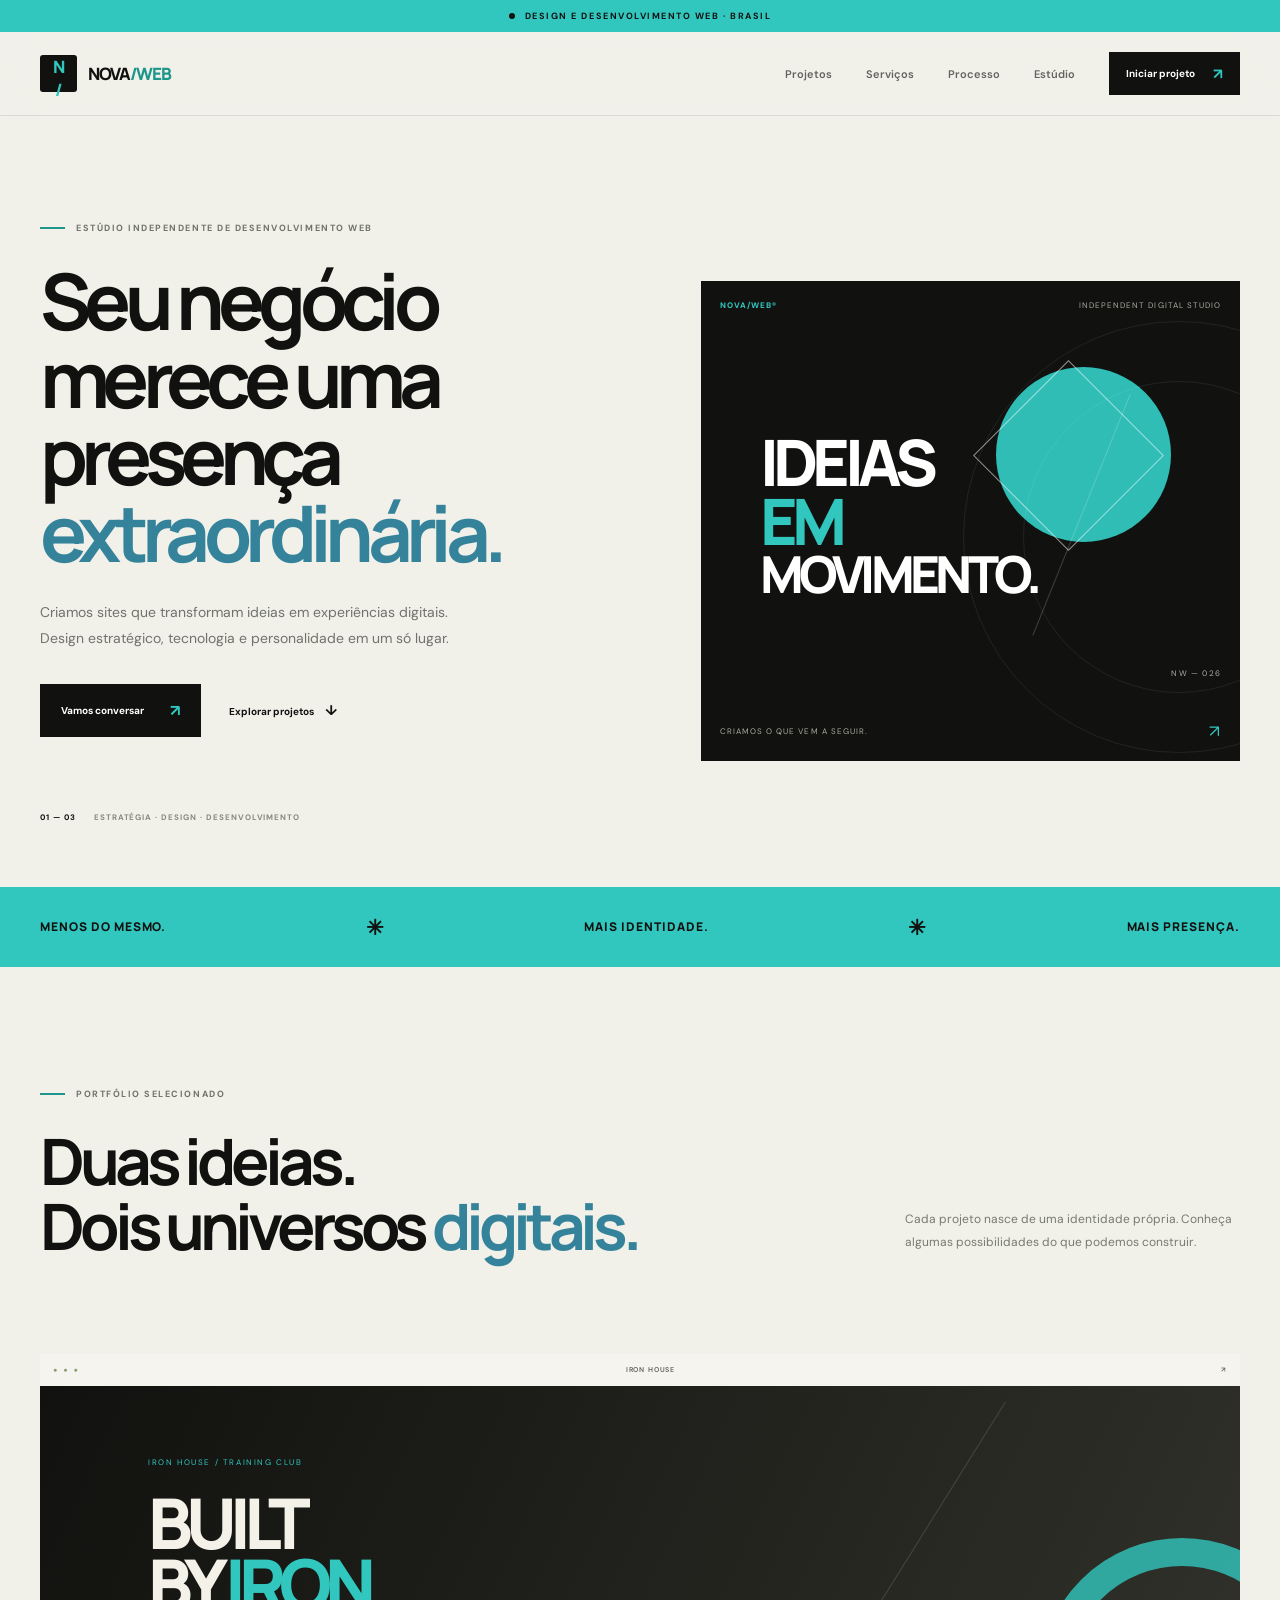
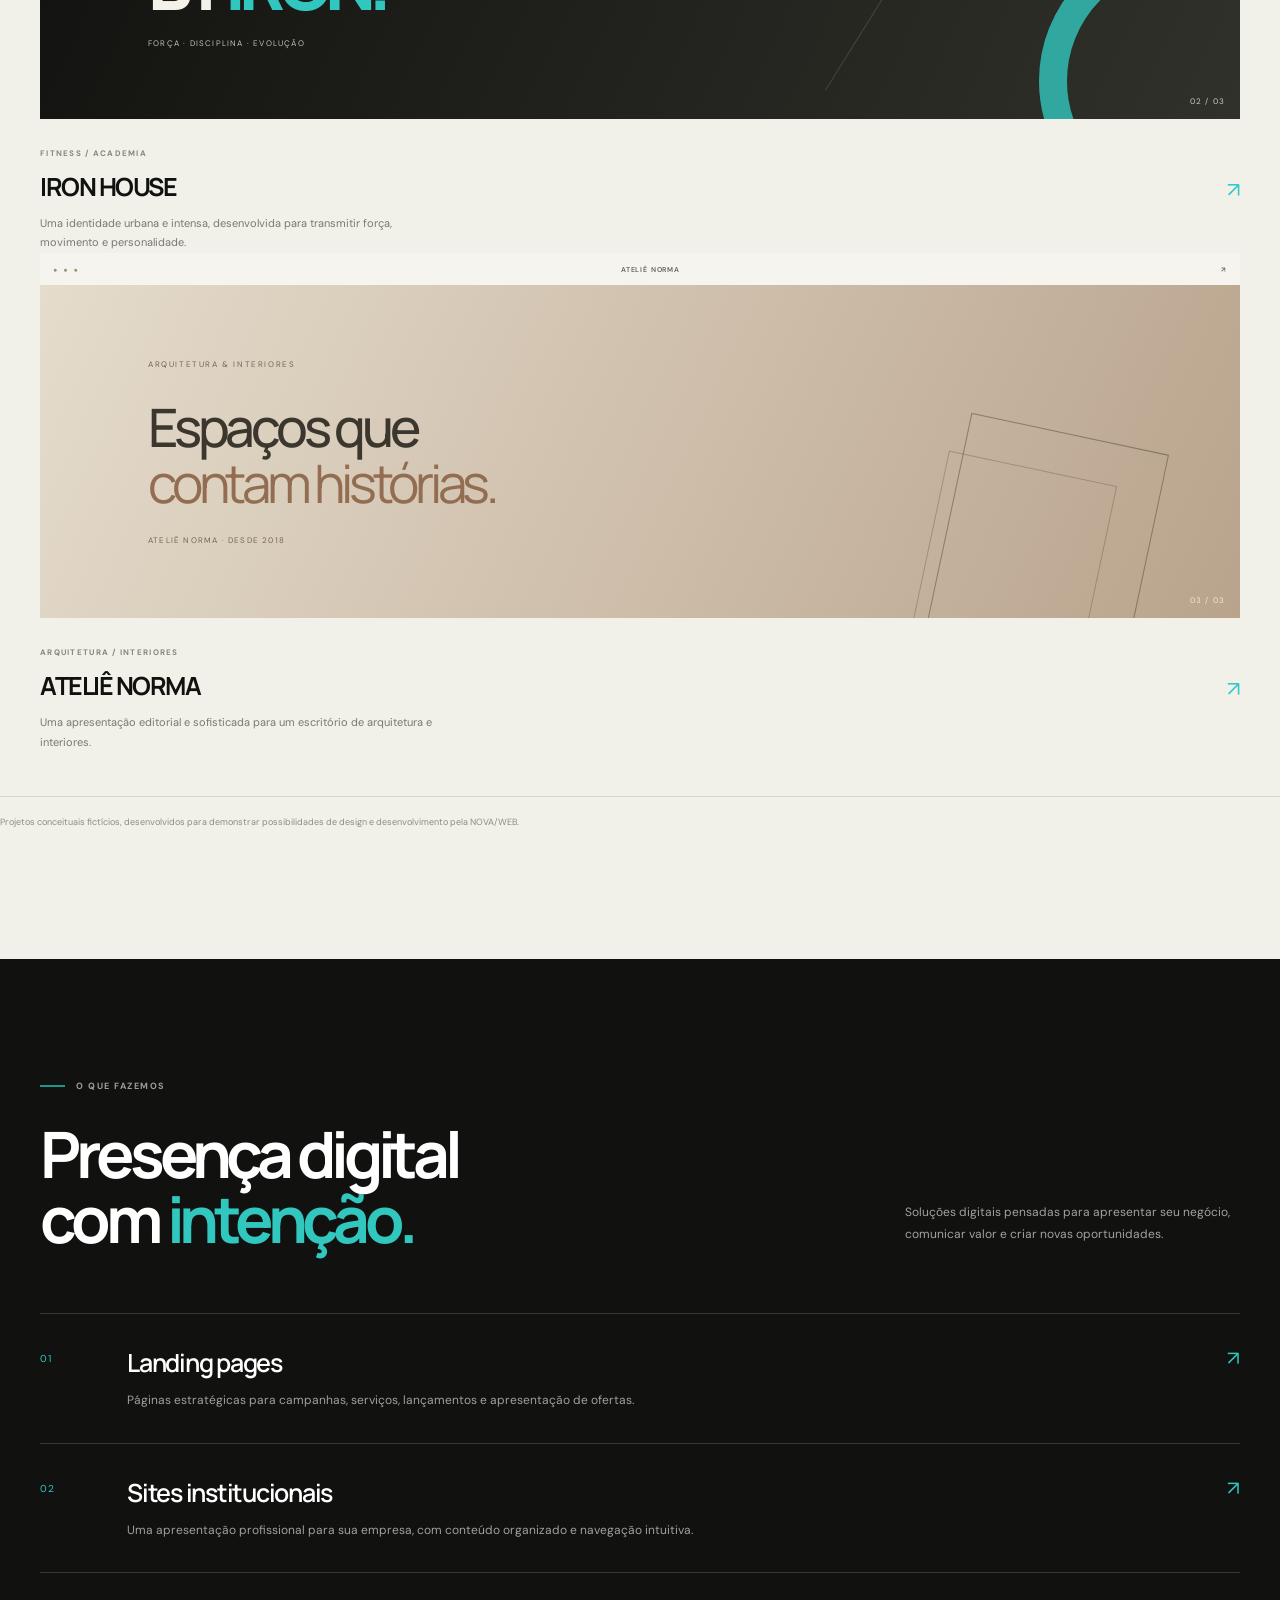
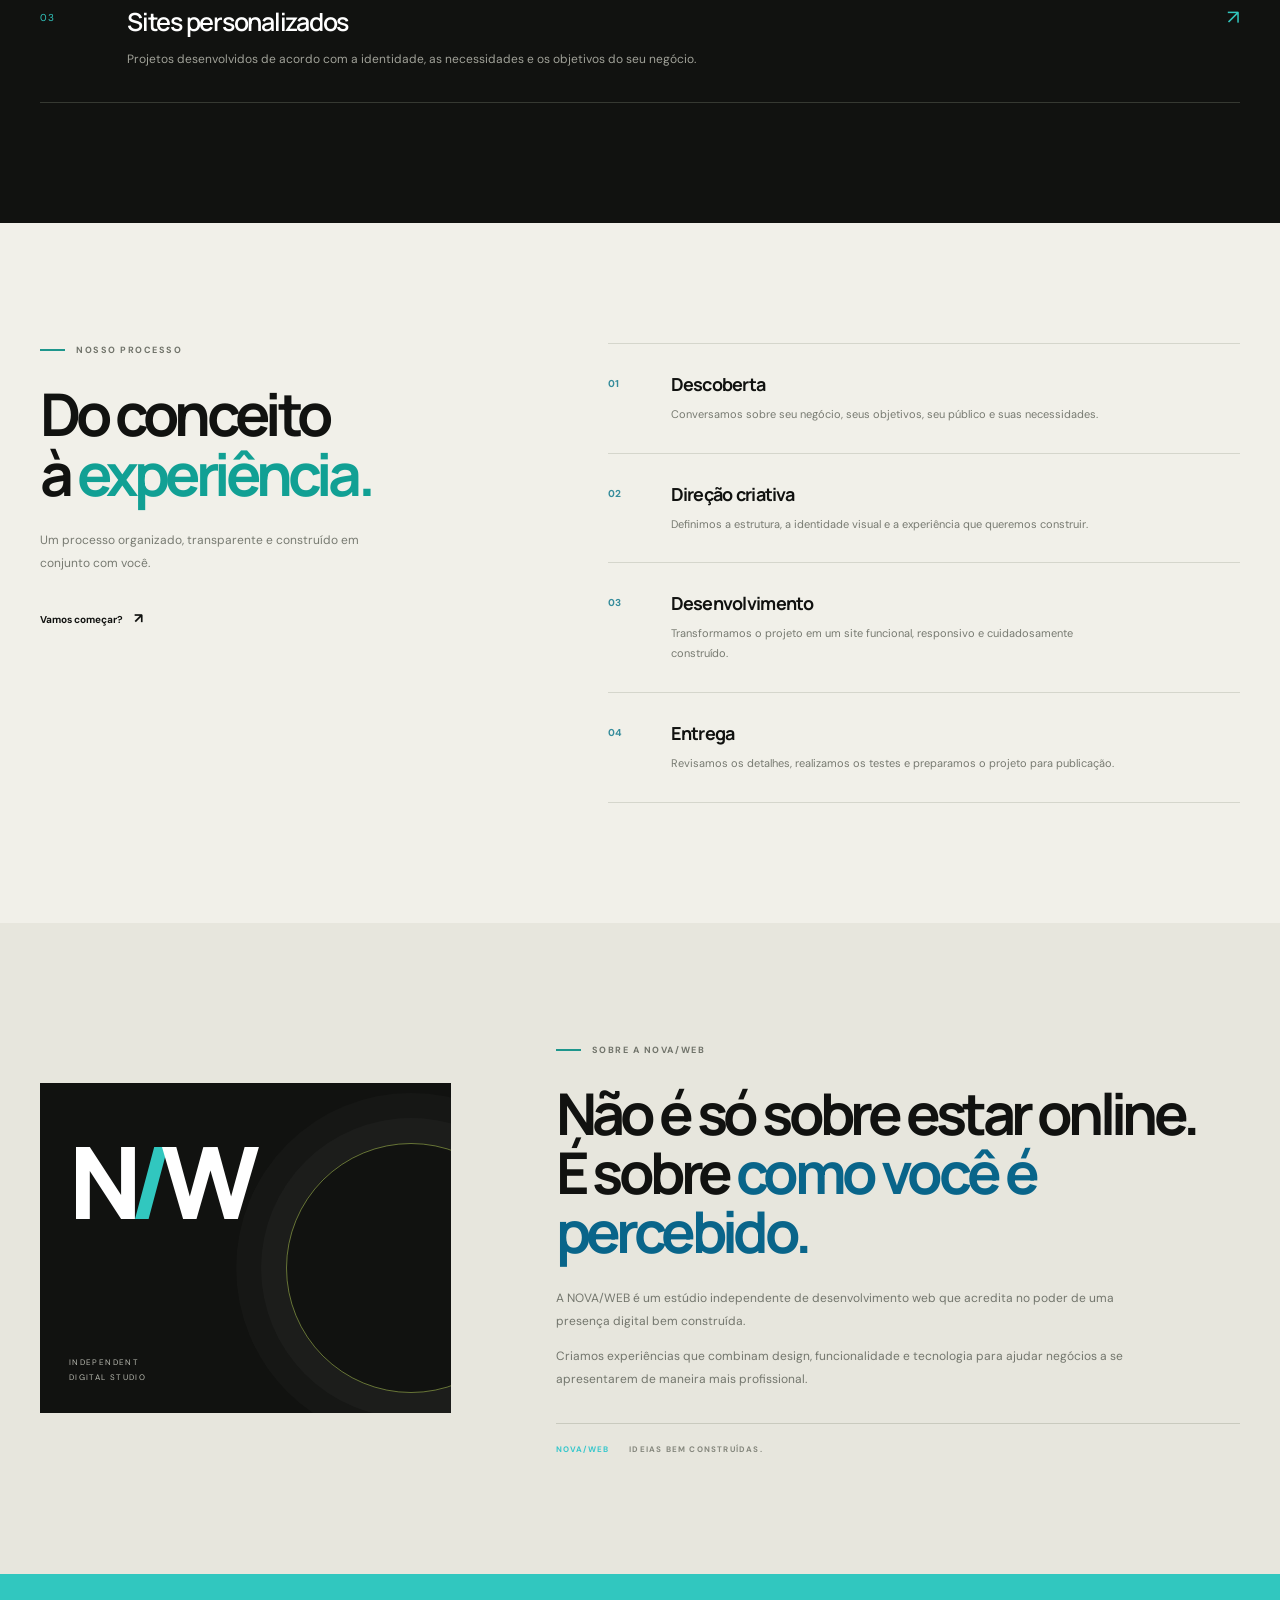
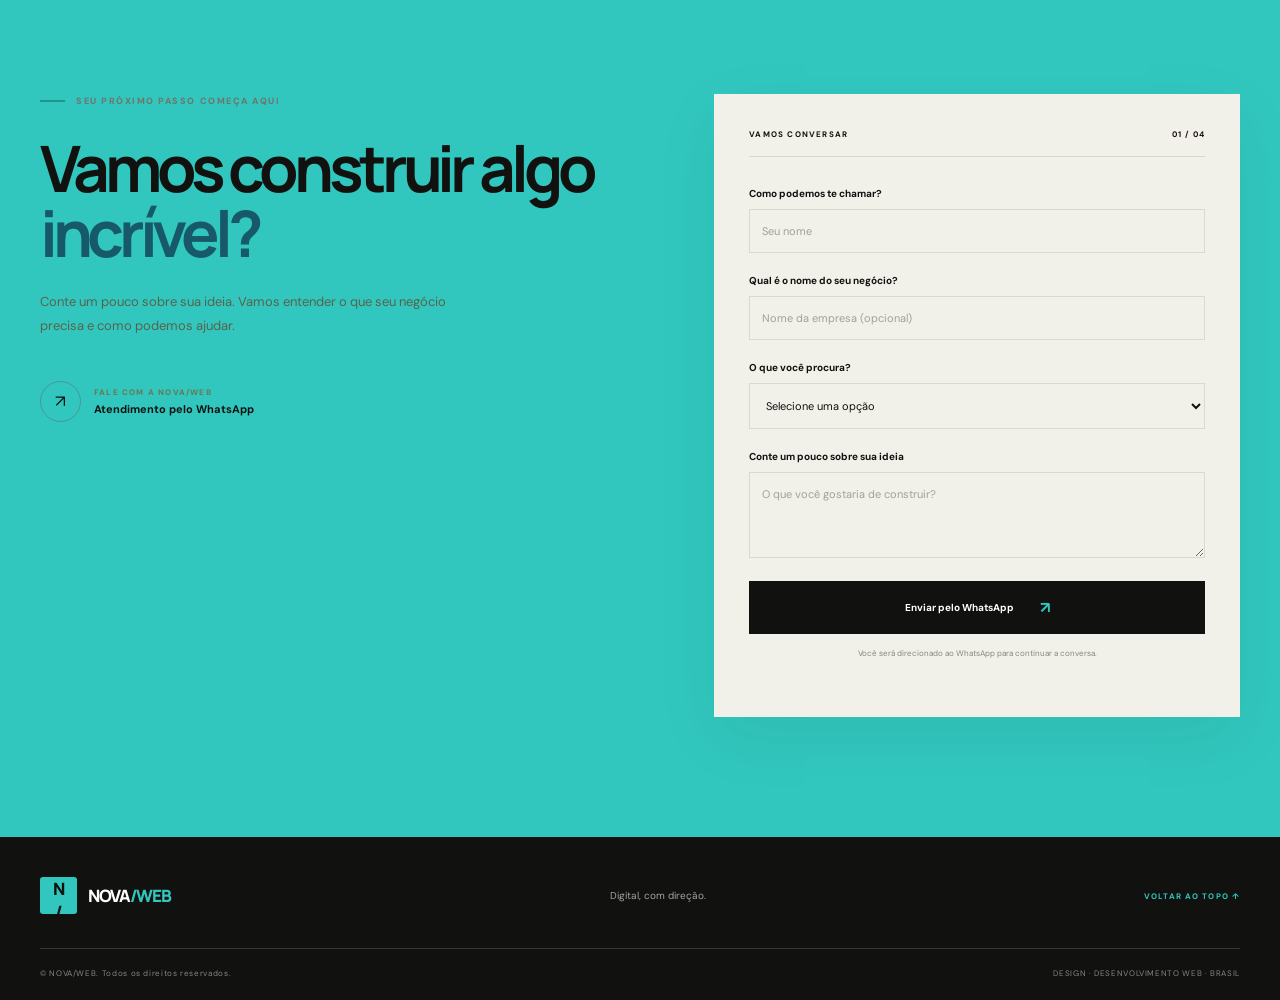
==== commit ee64a7d0: "Modify project section and remove Café Aurora card Updated project description and removed a project" ====
--- a/index.html
+++ b/index.html
@@ -144,7 +144,7 @@
               PORTFÓLIO SELECIONADO
             </p>
 
-            <h2>Três ideias.<br>Três universos <em>digitais.</em></h2>
+            <h2> Duas ideias.<br>Dois universos <em>digitais.</em></h2>
           </div>
 
           <p class="section-intro">
@@ -153,45 +153,7 @@
           </p>
         </div>
 
-        <div class="project-grid">
-
-          <article class="project-card project-cafe reveal">
-
-            <a class="project-image image-cafe"
-               href="projetos/cafeteria/index.html"
-               target="_blank"
-               rel="noopener"
-               aria-label="Conhecer projeto Café Aurora">
-
-              <div class="browser-bar">
-                <span>● ● ●</span>
-                <span>CAFÉ AURORA</span>
-                <span>↗</span>
-              </div>
-
-              <div class="cafe-preview">
-                <small>CAFÉ · PAUSA · ENCONTRO</small>
-                <strong>Um bom dia<br>começa aqui.</strong>
-                <span>DESCUBRA NOSSO ESPAÇO ↗</span>
-              </div>
-
-              <span class="image-label">01 / 03</span>
-            </a>
-
-            <div class="project-meta">
-              <div>
-                <span class="project-type">GASTRONOMIA / CAFETERIA</span>
-                <h3>Café Aurora</h3>
-              </div>
-              <span class="project-arrow">↗</span>
-            </div>
-
-            <p class="project-description">
-              Uma experiência acolhedora que transforma a identidade
-              de uma cafeteria em uma presença digital.
-            </p>
-
-          </article>
+     
 
           <article class="project-card project-iron reveal">
 
